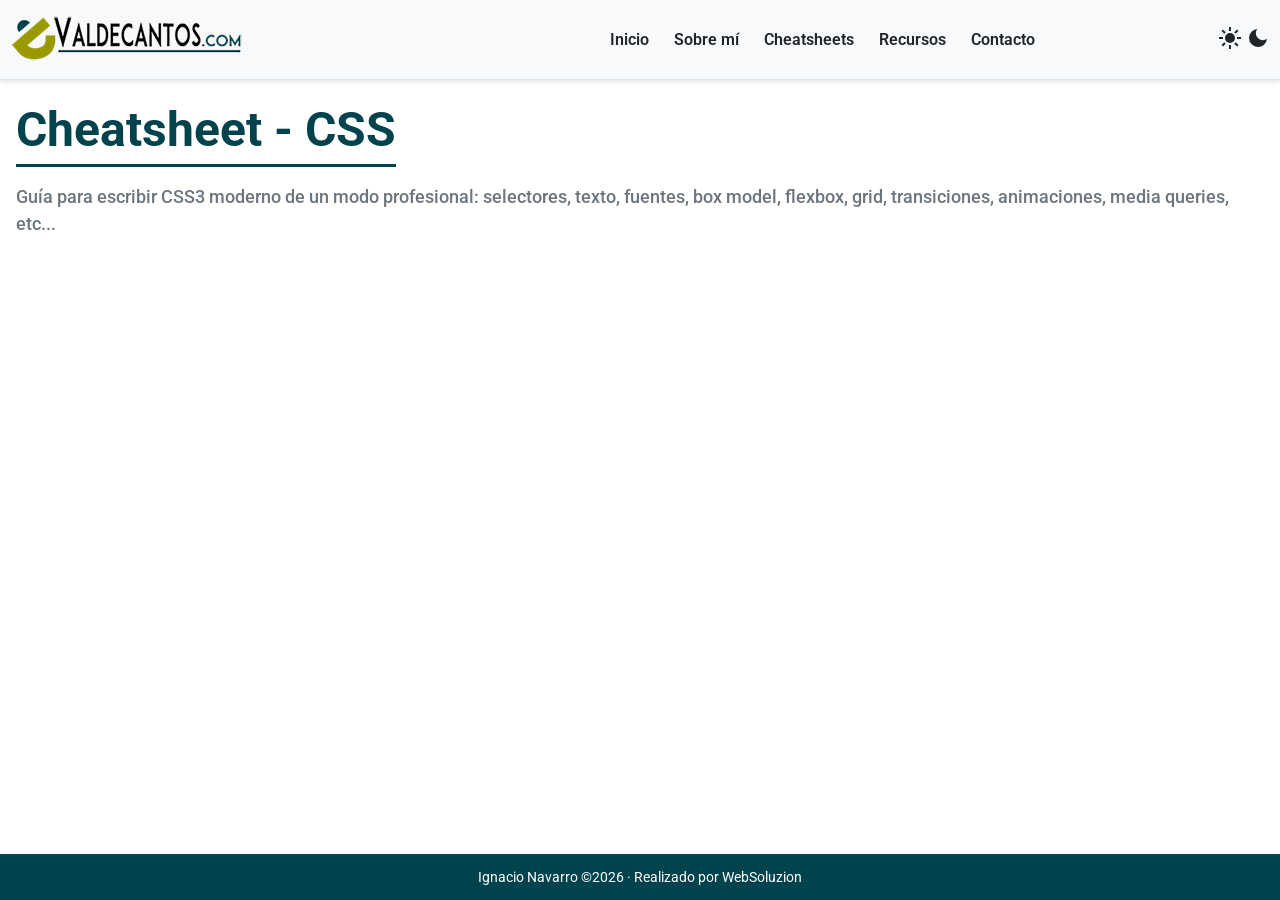
==== cheatsheet-css.html @ 3d503441 "Estructura de páginas de cheatsheets, cheatsheet.js creado, y maquetación inicial en index sin usar " ====
<!DOCTYPE html>
<html lang="es">
  <head>
    <meta charset="UTF-8" />
    <meta name="viewport" content="width=device-width" />
    <meta name="author" content="Ignacio Navarro" />
    <meta name="description" content="Cheatsheet de CSS"/>
    <link rel="icon" type="image/x-icon" href="./img/common/favicon.ico"/>
    <title>Cheatsheet de CSS</title>
    <link rel="stylesheet" href="./css/cheatsheets.css">
  </head>
  <body data-page="cheatsheet-css">

    <!-- Aquí irá el HEADER, que se cargará en main.js mediante módulos-->

    <!-- Contenido principal -->
    <main>
        <section>
            <h1>Cheatsheet - CSS</h1>
            <p class="section-intro">Guía para escribir CSS3 moderno de un modo profesional: selectores, texto, fuentes, box model, flexbox, grid, transiciones, animaciones, media queries, etc...</p>
        </section>

    </main>

    <!-- Aquí irá el FOOTER, que se cargará en main.js mediante módulos-->

  <script type="module" src="./js/main.js"></script>
  </body>
</html>
---- css/cheatsheets.css ----
@import url('./common_frontend.css');



/* FIN BLOQUE VALORES DE LA SECCIÓN */
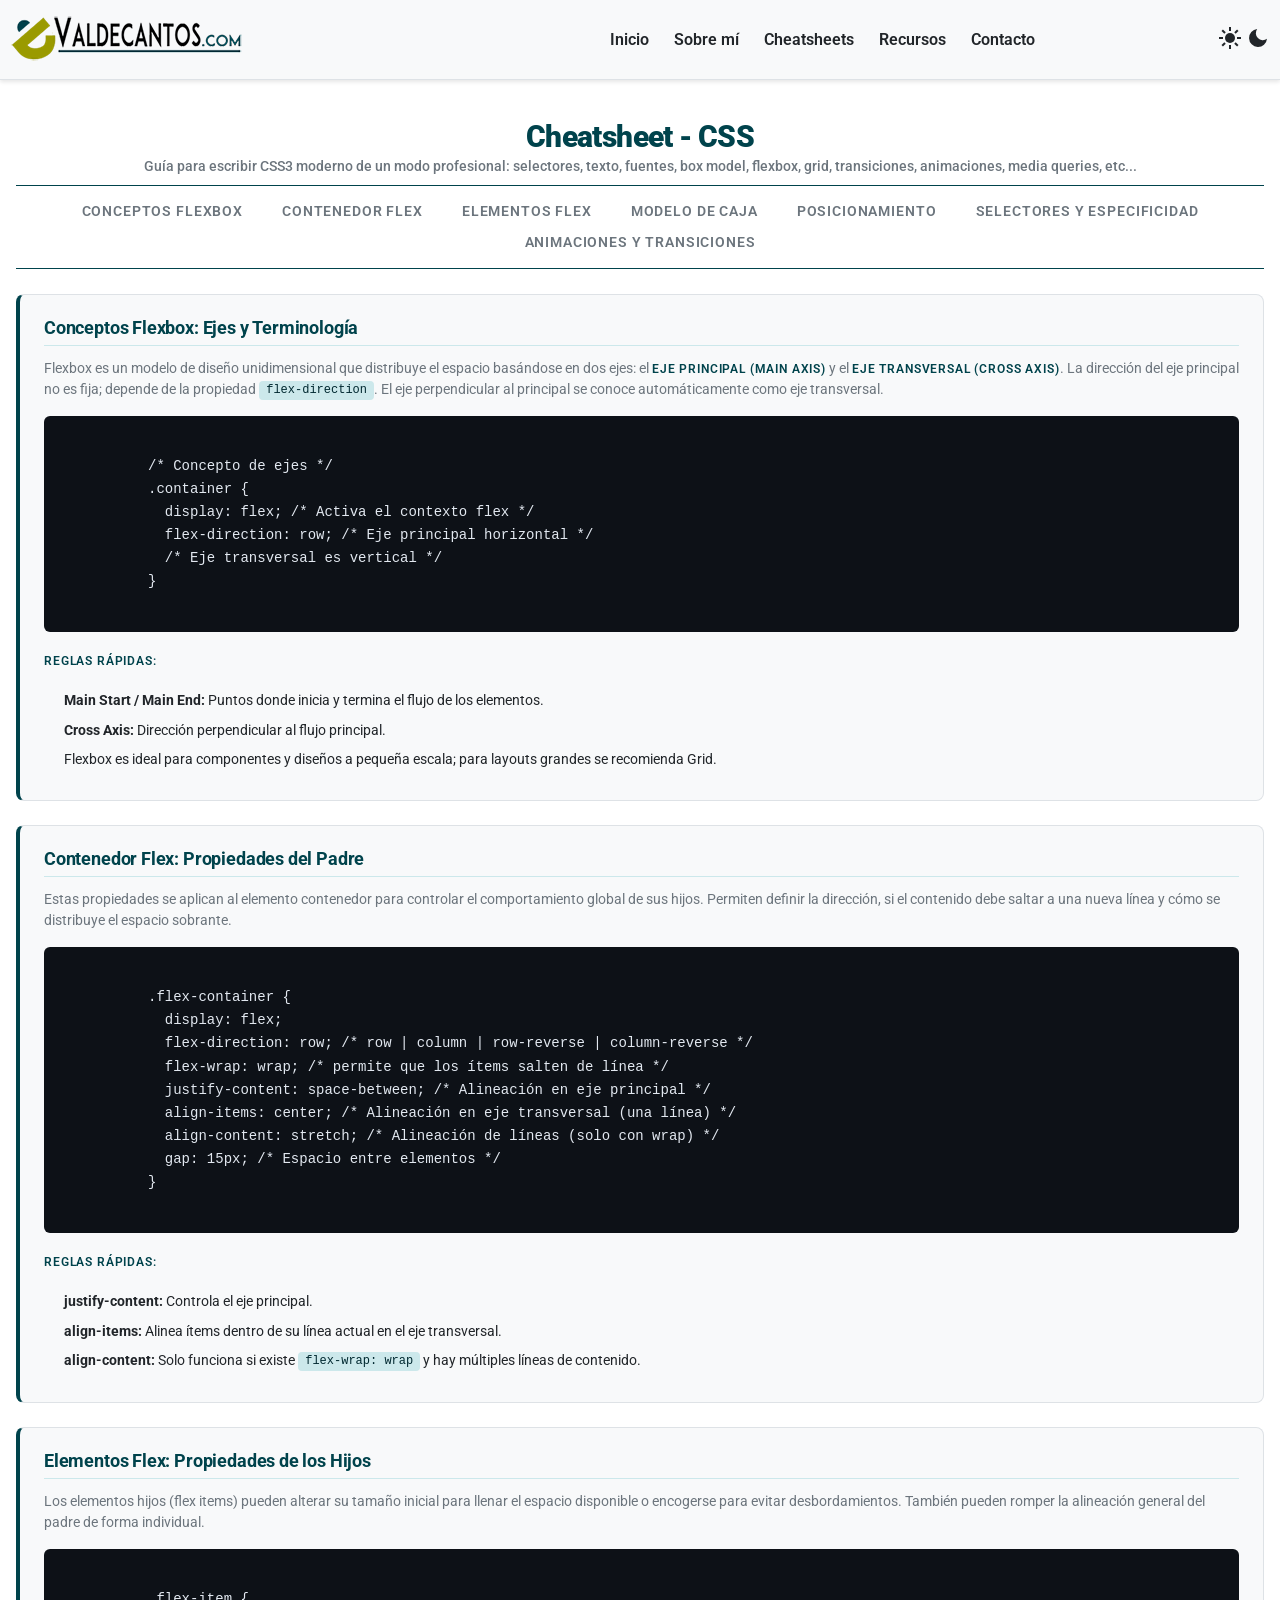
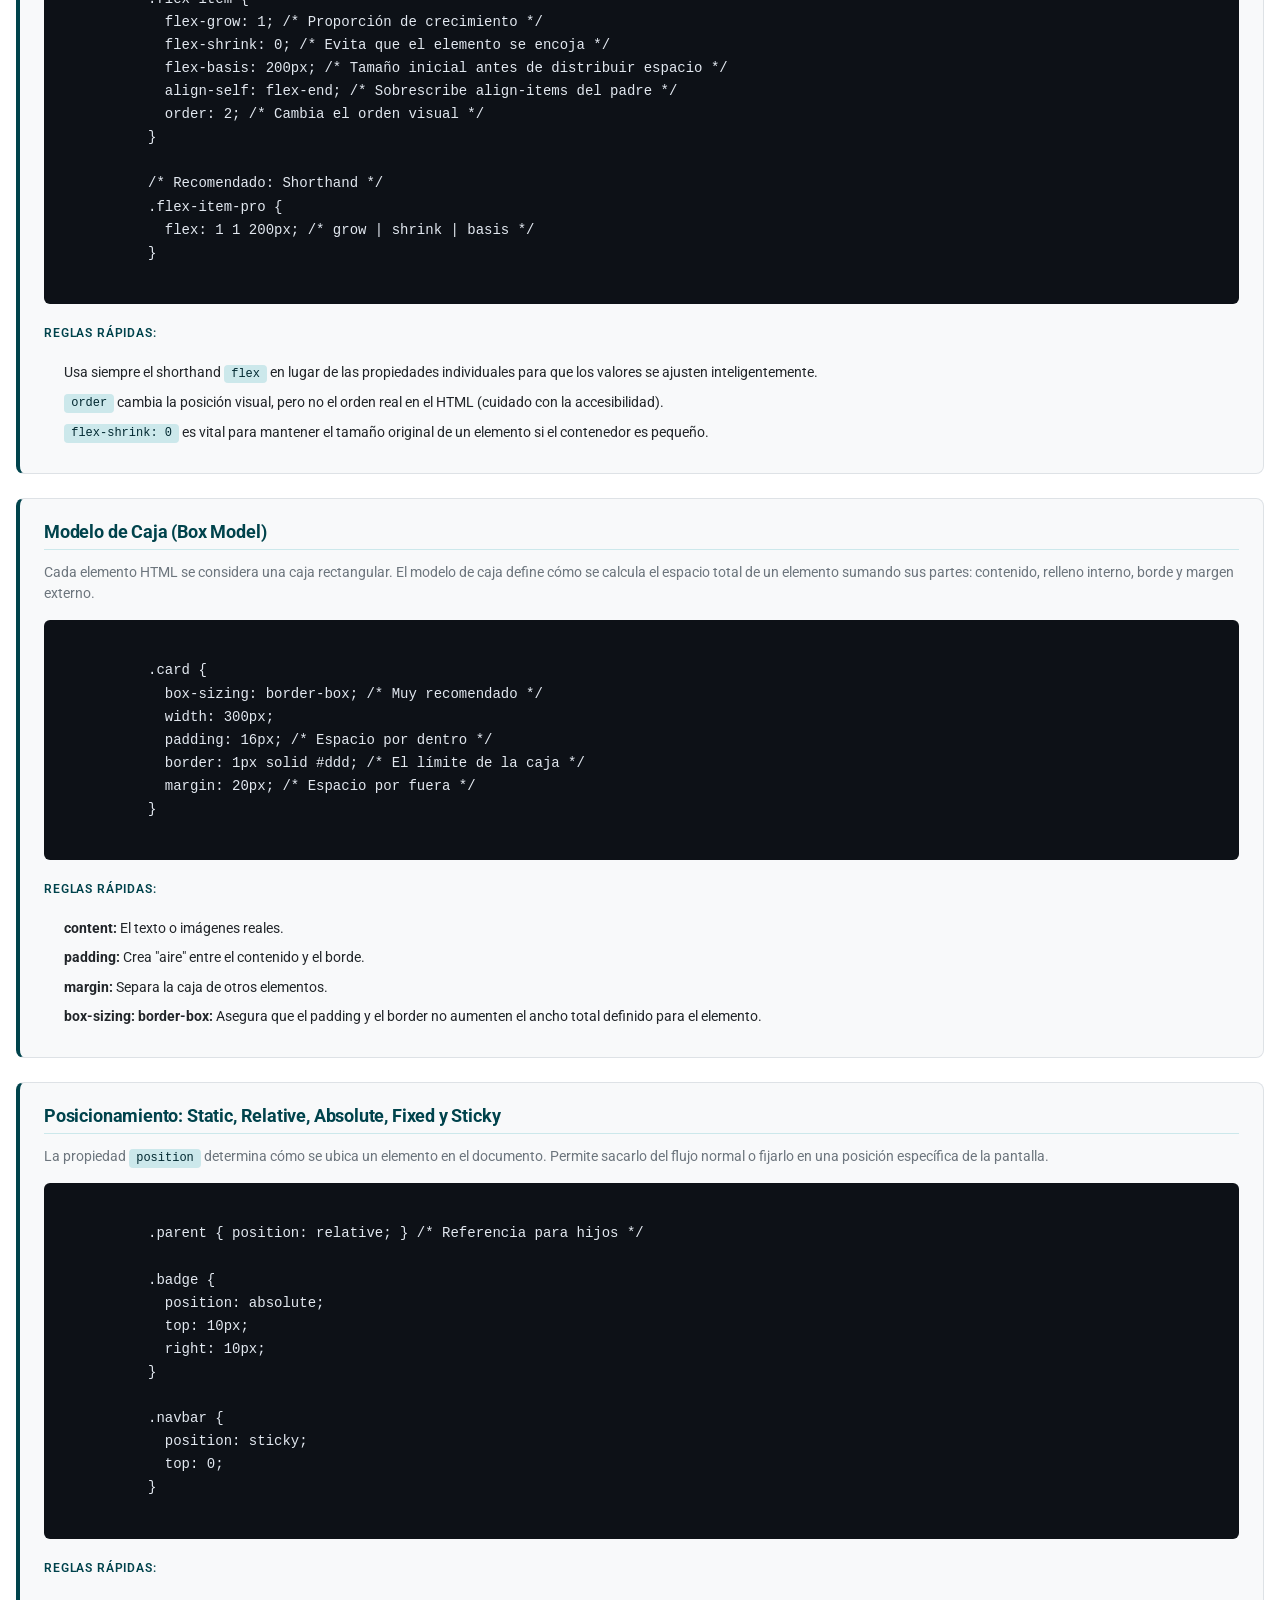
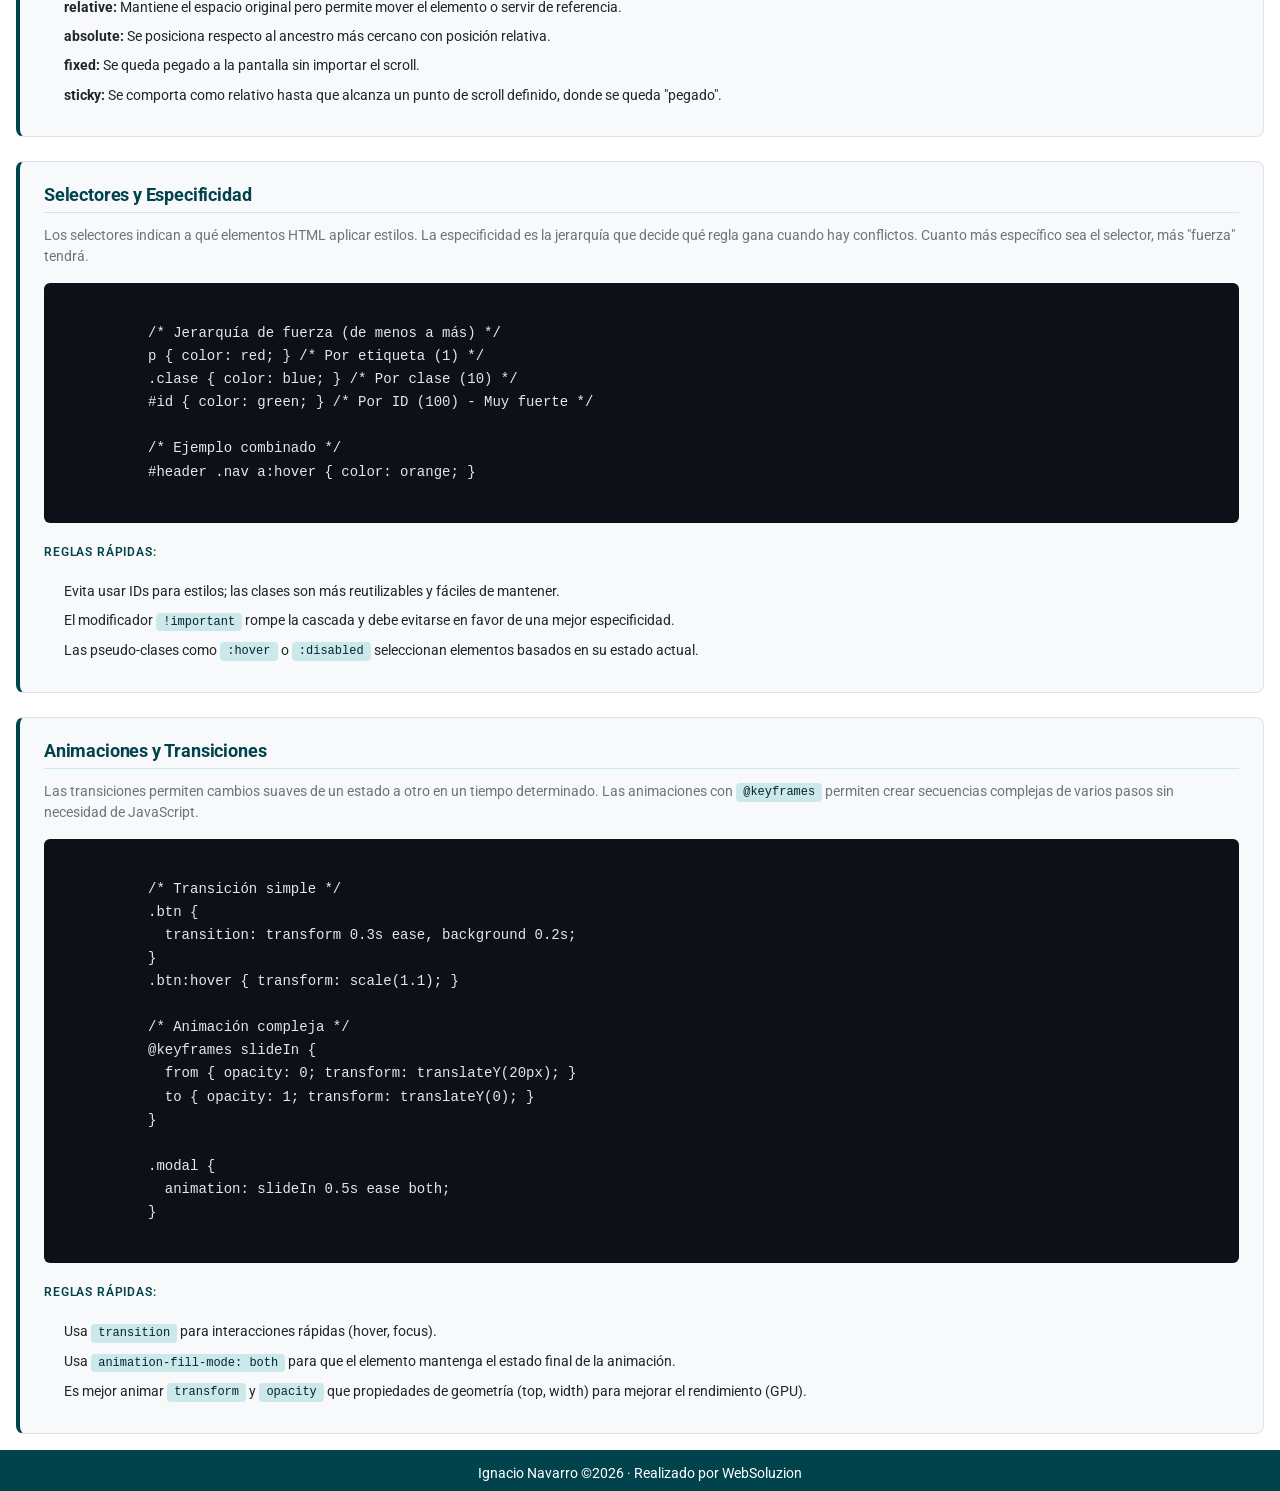
==== commit 358b0cdf: "Completas las páginas de cheatsheet de CSS y JS" ====
--- a/cheatsheet-css.html
+++ b/cheatsheet-css.html
@@ -15,11 +15,186 @@
 
     <!-- Contenido principal -->
     <main>
-        <section>
-            <h1>Cheatsheet - CSS</h1>
-            <p class="section-intro">Guía para escribir CSS3 moderno de un modo profesional: selectores, texto, fuentes, box model, flexbox, grid, transiciones, animaciones, media queries, etc...</p>
+        <div class="submenu-sticky">
+            <div class="cheatsheet-intro">
+                <h1>Cheatsheet - CSS</h1>
+                <p class="section-intro">Guía para escribir CSS3 moderno de un modo profesional: selectores, texto, fuentes, box model, flexbox, grid, transiciones, animaciones, media queries, etc...</p>
+            </div>
+            <nav>
+                <ul class="submenu">
+                  <li><a href="#conceptosflexbox">Conceptos Flexbox</a></li>
+                  <li><a href="#contenedorflex">Contenedor Flex</a></li>
+                  <li><a href="#elementosflex">Elementos Flex</a></li>
+                  <li><a href="#boxmodel">Modelo de Caja</a></li>
+                  <li><a href="#posicionamiento">Posicionamiento</a></li>
+                  <li><a href="#selectoresyespecificidad">Selectores y Especificidad</a></li>
+                  <li><a href="#animacionesytransiciones">Animaciones y Transiciones</a></li>
+                </ul>
+            </nav>
+        </div>
+
+        <section class="cheatsheet-content">
+          <article class="cheat-card" id="conceptosflexbox">
+            <h2>Conceptos Flexbox: Ejes y Terminología</h2>
+            <p>Flexbox es un modelo de diseño unidimensional que distribuye el espacio basándose en dos ejes: el <strong>eje principal (main axis)</strong> y el <strong>eje transversal (cross axis)</strong>. La dirección del eje principal no es fija; depende de la propiedad <code>flex-direction</code>. El eje perpendicular al principal se conoce automáticamente como eje transversal.</p>
+            <pre><code>
+          /* Concepto de ejes */
+          .container {
+            display: flex; /* Activa el contexto flex */
+            flex-direction: row; /* Eje principal horizontal */
+            /* Eje transversal es vertical */
+          }
+            </code></pre>
+            <p><strong>Reglas rápidas:</strong></p>
+            <ul>
+              <li><strong>Main Start / Main End:</strong> Puntos donde inicia y termina el flujo de los elementos.</li>
+              <li><strong>Cross Axis:</strong> Dirección perpendicular al flujo principal.</li>
+              <li>Flexbox es ideal para componentes y diseños a pequeña escala; para layouts grandes se recomienda Grid.</li>
+            </ul>
+          </article>
+
+          <article class="cheat-card" id="contenedorflex">
+            <h2>Contenedor Flex: Propiedades del Padre</h2>
+            <p>Estas propiedades se aplican al elemento contenedor para controlar el comportamiento global de sus hijos. Permiten definir la dirección, si el contenido debe saltar a una nueva línea y cómo se distribuye el espacio sobrante.</p>
+            <pre><code>
+          .flex-container {
+            display: flex;
+            flex-direction: row; /* row | column | row-reverse | column-reverse */
+            flex-wrap: wrap; /* permite que los ítems salten de línea */
+            justify-content: space-between; /* Alineación en eje principal */
+            align-items: center; /* Alineación en eje transversal (una línea) */
+            align-content: stretch; /* Alineación de líneas (solo con wrap) */
+            gap: 15px; /* Espacio entre elementos */
+          }
+            </code></pre>
+            <p><strong>Reglas rápidas:</strong></p>
+            <ul>
+              <li><strong>justify-content:</strong> Controla el eje principal.</li>
+              <li><strong>align-items:</strong> Alinea ítems dentro de su línea actual en el eje transversal.</li>
+              <li><strong>align-content:</strong> Solo funciona si existe <code>flex-wrap: wrap</code> y hay múltiples líneas de contenido.</li>
+            </ul>
+          </article>
+
+          <article class="cheat-card" id="elementosflex">
+            <h2>Elementos Flex: Propiedades de los Hijos</h2>
+            <p>Los elementos hijos (flex items) pueden alterar su tamaño inicial para llenar el espacio disponible o encogerse para evitar desbordamientos. También pueden romper la alineación general del padre de forma individual.</p>
+            <pre><code>
+          .flex-item {
+            flex-grow: 1; /* Proporción de crecimiento */
+            flex-shrink: 0; /* Evita que el elemento se encoja */
+            flex-basis: 200px; /* Tamaño inicial antes de distribuir espacio */
+            align-self: flex-end; /* Sobrescribe align-items del padre */
+            order: 2; /* Cambia el orden visual */
+          }
+
+          /* Recomendado: Shorthand */
+          .flex-item-pro {
+            flex: 1 1 200px; /* grow | shrink | basis */
+          }
+            </code></pre>
+            <p><strong>Reglas rápidas:</strong></p>
+            <ul>
+              <li>Usa siempre el shorthand <code>flex</code> en lugar de las propiedades individuales para que los valores se ajusten inteligentemente.</li>
+              <li><code>order</code> cambia la posición visual, pero no el orden real en el HTML (cuidado con la accesibilidad).</li>
+              <li><code>flex-shrink: 0</code> es vital para mantener el tamaño original de un elemento si el contenedor es pequeño.</li>
+            </ul>
+          </article>
+
+          <article class="cheat-card" id="boxmodel">
+            <h2>Modelo de Caja (Box Model)</h2>
+            <p>Cada elemento HTML se considera una caja rectangular. El modelo de caja define cómo se calcula el espacio total de un elemento sumando sus partes: contenido, relleno interno, borde y margen externo.</p>
+            <pre><code>
+          .card {
+            box-sizing: border-box; /* Muy recomendado */
+            width: 300px;
+            padding: 16px; /* Espacio por dentro */
+            border: 1px solid #ddd; /* El límite de la caja */
+            margin: 20px; /* Espacio por fuera */
+          }
+            </code></pre>
+            <p><strong>Reglas rápidas:</strong></p>
+            <ul>
+              <li><strong>content:</strong> El texto o imágenes reales.</li>
+              <li><strong>padding:</strong> Crea "aire" entre el contenido y el borde.</li>
+              <li><strong>margin:</strong> Separa la caja de otros elementos.</li>
+              <li><strong>box-sizing: border-box:</strong> Asegura que el padding y el border no aumenten el ancho total definido para el elemento.</li>
+            </ul>
+          </article>
+
+          <article class="cheat-card" id="posicionamiento">
+            <h2>Posicionamiento: Static, Relative, Absolute, Fixed y Sticky</h2>
+            <p>La propiedad <code>position</code> determina cómo se ubica un elemento en el documento. Permite sacarlo del flujo normal o fijarlo en una posición específica de la pantalla.</p>
+            <pre><code>
+          .parent { position: relative; } /* Referencia para hijos */
+
+          .badge {
+            position: absolute;
+            top: 10px;
+            right: 10px;
+          }
+
+          .navbar {
+            position: sticky;
+            top: 0;
+          }
+            </code></pre>
+            <p><strong>Reglas rápidas:</strong></p>
+            <ul>
+              <li><strong>relative:</strong> Mantiene el espacio original pero permite mover el elemento o servir de referencia.</li>
+              <li><strong>absolute:</strong> Se posiciona respecto al ancestro más cercano con posición relativa.</li>
+              <li><strong>fixed:</strong> Se queda pegado a la pantalla sin importar el scroll.</li>
+              <li><strong>sticky:</strong> Se comporta como relativo hasta que alcanza un punto de scroll definido, donde se queda "pegado".</li>
+            </ul>
+          </article>
+
+          <article class="cheat-card" id="selectoresyespecificidad">
+            <h2>Selectores y Especificidad</h2>
+            <p>Los selectores indican a qué elementos HTML aplicar estilos. La especificidad es la jerarquía que decide qué regla gana cuando hay conflictos. Cuanto más específico sea el selector, más "fuerza" tendrá.</p>
+            <pre><code>
+          /* Jerarquía de fuerza (de menos a más) */
+          p { color: red; } /* Por etiqueta (1) */
+          .clase { color: blue; } /* Por clase (10) */
+          #id { color: green; } /* Por ID (100) - Muy fuerte */
+
+          /* Ejemplo combinado */
+          #header .nav a:hover { color: orange; }
+            </code></pre>
+            <p><strong>Reglas rápidas:</strong></p>
+            <ul>
+              <li>Evita usar IDs para estilos; las clases son más reutilizables y fáciles de mantener.</li>
+              <li>El modificador <code>!important</code> rompe la cascada y debe evitarse en favor de una mejor especificidad.</li>
+              <li>Las pseudo-clases como <code>:hover</code> o <code>:disabled</code> seleccionan elementos basados en su estado actual.</li>
+            </ul>
+          </article>
+
+          <article class="cheat-card" id="animacionesytransiciones">
+            <h2>Animaciones y Transiciones</h2>
+            <p>Las transiciones permiten cambios suaves de un estado a otro en un tiempo determinado. Las animaciones con <code>@keyframes</code> permiten crear secuencias complejas de varios pasos sin necesidad de JavaScript.</p>
+            <pre><code>
+          /* Transición simple */
+          .btn {
+            transition: transform 0.3s ease, background 0.2s;
+          }
+          .btn:hover { transform: scale(1.1); }
+
+          /* Animación compleja */
+          @keyframes slideIn {
+            from { opacity: 0; transform: translateY(20px); }
+            to { opacity: 1; transform: translateY(0); }
+          }
+
+          .modal {
+            animation: slideIn 0.5s ease both;
+          }
+            </code></pre>
+            <p><strong>Reglas rápidas:</strong></p>
+            <ul>
+              <li>Usa <code>transition</code> para interacciones rápidas (hover, focus).</li>
+              <li>Usa <code>animation-fill-mode: both</code> para que el elemento mantenga el estado final de la animación.</li>
+              <li>Es mejor animar <code>transform</code> y <code>opacity</code> que propiedades de geometría (top, width) para mejorar el rendimiento (GPU).</li>
+            </ul>
+          </article>
         </section>
-
     </main>
 
     <!-- Aquí irá el FOOTER, que se cargará en main.js mediante módulos-->
--- a/css/cheatsheets.css
+++ b/css/cheatsheets.css
@@ -1,5 +1,256 @@
 @import url('./common_frontend.css');
 
-
-
-/* FIN BLOQUE VALORES DE LA SECCIÓN */+/* Offset para anchors: header fijo + altura del sticky submenu  para que no salga el texto cortado*/
+:root {
+    --submenu-sticky-height: 160px;
+}
+
+.cheatsheet-content article[id] {
+    scroll-margin-top: calc(var(--header-height) + var(--submenu-sticky-height));
+}
+
+/* Sticky wrapper */
+.submenu-sticky {
+    position: sticky;
+    top: var(--header-height);
+    z-index: calc(var(--z-index-header) - 1);
+    background-color: var(--color-background);
+    border-bottom: 1px solid var(--color-primary);
+    transition: box-shadow 0.3s ease;
+    text-align: center;
+    padding: 1rem 1.5rem 0;
+    margin-bottom:25px;
+}
+
+.submenu-sticky.scrolled {
+    box-shadow: 0 4px 12px var(--color-shadow);
+}
+
+/* Intro compacta dentro del sticky */
+.submenu-sticky .cheatsheet-intro h1 {
+    font-size: var(--font-size-3xl);
+    width: auto;
+    display: inline-block;
+    padding-bottom: 0;
+    border-bottom: none;
+    margin-bottom: 0.25rem;
+}
+
+.submenu-sticky .cheatsheet-intro p.section-intro {
+    font-size: var(--font-size-sm);
+    margin-bottom: 0.5rem;
+}
+
+/* Reset de estilos globales de nav dentro del sticky + línea separadora */
+.submenu-sticky nav {
+    display: block;
+    position: static;
+    transform: none;
+    width: auto;
+    height: auto;
+    max-width: none;
+    background-color: transparent;
+    padding: 0;
+    gap: 0;
+    overflow: visible;
+    border-top: 1px solid var(--color-primary);
+    margin: 0 -1.5rem;
+}
+
+@media (max-width: 768px) {
+    .submenu-sticky nav {
+        display: none;
+    }
+}
+
+/* Pills del submenu */
+ul.submenu {
+    list-style: none;
+    margin: 0;
+    padding: 0.75rem 1.5rem;
+    display: flex;
+    flex-wrap: wrap;
+    gap: 0.25rem;
+    justify-content: center;
+}
+
+ul.submenu li a {
+    display: inline-block;
+    text-decoration: none;
+    font-family: var(--font-family-display);
+    font-weight: var(--font-weight-semibold);
+    font-size: var(--font-size-sm);
+    letter-spacing: 0.06em;
+    text-transform: uppercase;
+    color: var(--color-text-secondary);
+    padding: 0.4rem 1.1rem;
+    border-radius: 999px;
+    transition: background-color 0.2s ease, color 0.2s ease;
+}
+
+/* Anula el ::after animado del nav global */
+ul.submenu li a::after {
+    display: none;
+}
+
+ul.submenu li a:hover {
+    background-color: var(--color-primary-light);
+    color: var(--color-primary-dark);
+}
+
+ul.submenu li a.submenu-active {
+    background-color: var(--color-primary);
+    color: var(--color-text-inverse);
+}
+
+/* Dark mode */
+body.dark-mode .submenu-sticky {
+    background-color: var(--color-background-dark);
+    border-bottom-color: var(--color-secondary);
+}
+
+body.dark-mode .submenu-sticky nav {
+    border-top-color: var(--color-secondary);
+}
+
+body.dark-mode ul.submenu li a {
+    color: var(--color-text-muted);
+}
+
+body.dark-mode ul.submenu li a:hover {
+    background-color: #2A2A2A;
+    color: var(--color-secondary-light);
+}
+
+body.dark-mode ul.submenu li a.submenu-active {
+    background-color: var(--color-secondary);
+    color: var(--color-primary-dark);
+}
+
+/* =====================
+   CHEAT CARDS
+   ===================== */
+
+/* Grid del contenedor */
+.cheatsheet-content {
+    display: flex;
+    flex-direction: column;
+    gap: 1.5rem;
+}
+
+/* Card */
+.cheat-card {
+    background-color: var(--color-surface);
+    border: 1px solid var(--color-border);
+    border-left: 4px solid var(--color-primary);
+    border-radius: 8px;
+    padding: 1.5rem;
+    transition: transform 0.2s ease, box-shadow 0.2s ease;
+    overflow: hidden;
+}
+
+.cheat-card:hover {
+    transform: translateY(-3px);
+    box-shadow: 0 8px 24px var(--color-shadow);
+}
+
+/* Título de la card */
+.cheat-card h2 {
+    font-size: var(--font-size-lg);
+    color: var(--color-primary);
+    width: 100%;
+    padding-bottom: 0.5rem;
+    margin-bottom: 0.75rem;
+    border-bottom: 1px solid var(--color-primary-light);
+}
+
+/* Descripción introductoria */
+.cheat-card > p:first-of-type {
+    font-size: var(--font-size-sm);
+    color: var(--color-text-secondary);
+    margin-bottom: 1rem;
+}
+
+/* Etiqueta "Reglas rápidas:" / "Cuándo usar:" */
+.cheat-card p strong {
+    font-size: var(--font-size-xs);
+    font-weight: var(--font-weight-semibold);
+    color: var(--color-primary);
+    text-transform: uppercase;
+    letter-spacing: 0.07em;
+}
+
+/* Bloque de código - estilo editor oscuro */
+.cheat-card pre {
+    background-color: #0d1117;
+    border-radius: 6px;
+    padding: 1rem 1.25rem;
+    overflow-x: auto;
+    margin: 0 0 1rem 0;
+}
+
+.cheat-card pre code {
+    font-family: 'Fira Code', 'Cascadia Code', 'Consolas', monospace;
+    font-size: var(--font-size-sm);
+    color: #e2e8f0;
+    line-height: 1.65;
+    background: none;
+    padding: 0;
+    border-radius: 0;
+}
+
+/* Código inline */
+.cheat-card :not(pre) > code {
+    font-family: 'Fira Code', 'Cascadia Code', 'Consolas', monospace;
+    font-size: var(--font-size-xs);
+    background-color: var(--color-primary-light);
+    color: var(--color-primary-dark);
+    padding: 0.15rem 0.45rem;
+    border-radius: 4px;
+}
+
+/* Lista de reglas */
+.cheat-card ul {
+    padding-left: 1.25rem;
+    margin: 0;
+}
+
+.cheat-card ul li {
+    font-size: var(--font-size-sm);
+    color: var(--color-text-primary);
+    line-height: var(--line-height-relaxed);
+    margin-bottom: 0.3rem;
+}
+
+/* Dark mode */
+body.dark-mode .cheat-card {
+    background-color: #161b22;
+    border-color: #30363d;
+    border-left-color: var(--color-secondary);
+}
+
+body.dark-mode .cheat-card:hover {
+    box-shadow: 0 8px 24px rgba(0, 0, 0, 0.4);
+}
+
+body.dark-mode .cheat-card h2 {
+    color: var(--color-secondary);
+    border-bottom-color: #30363d;
+}
+
+body.dark-mode .cheat-card pre {
+    border: 1px solid #30363d;
+}
+
+body.dark-mode .cheat-card :not(pre) > code {
+    background-color: #2a2a2a;
+    color: var(--color-secondary-light);
+}
+
+body.dark-mode .cheat-card ul li {
+    color: var(--color-text-inverse);
+}
+
+body.dark-mode .cheat-card p strong {
+    color: var(--color-secondary);
+}
